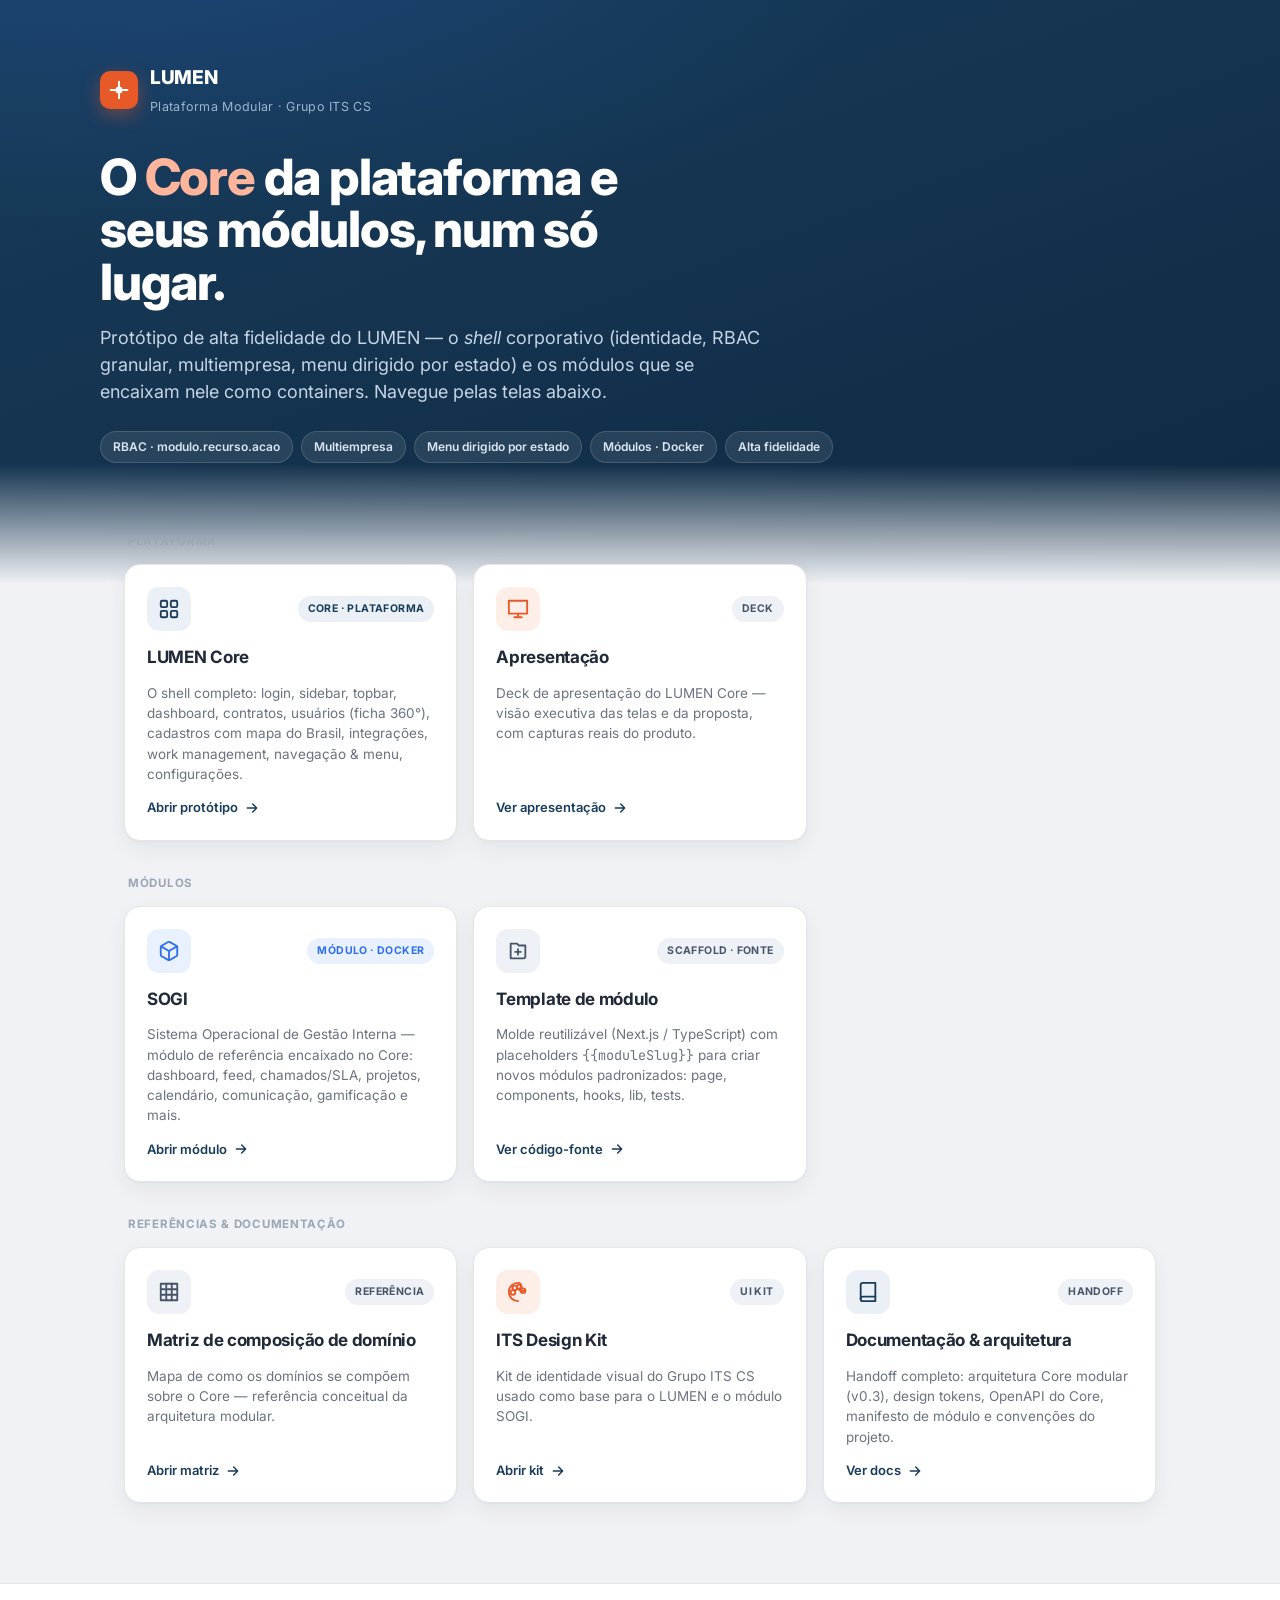
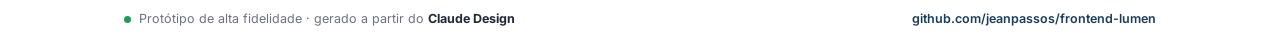
==== index.html @ 481942fb "LUMEN — plataforma modular (Core + módulos): protótipo de alta fidelidade Monorepo organizado a part" ====
<!DOCTYPE html>
<html lang="pt-BR">
<head>
<meta charset="utf-8">
<meta name="viewport" content="width=device-width, initial-scale=1">
<title>LUMEN · Plataforma Modular — Grupo ITS CS</title>
<meta name="description" content="LUMEN Core — plataforma corporativa modular (Core + módulos). Protótipo de alta fidelidade.">
<link rel="preconnect" href="https://fonts.googleapis.com">
<link rel="preconnect" href="https://fonts.gstatic.com" crossorigin>
<link href="https://fonts.googleapis.com/css2?family=Inter:wght@400;500;600;700;800&family=JetBrains+Mono:wght@400;500;600&display=swap" rel="stylesheet">
<style>
  :root{
    --navy:#183c5a; --navy-2:#0f2942; --orange:#E85928; --blue:#2f6fed;
    --bg:#f0f2f5; --card:#ffffff; --border:#e3e7ec; --border-2:#eef0f3;
    --strong:#1f2937; --text:#374151; --muted:#6b7280; --muted-2:#9aa6b4;
    --ok:#1f9d57; --ok-bg:#e6f6ed; --sh:0 1px 2px rgba(16,30,45,.04),0 8px 24px rgba(16,30,45,.06);
  }
  *{box-sizing:border-box}
  html,body{margin:0}
  body{background:var(--bg);color:var(--text);font-family:Inter,system-ui,sans-serif;-webkit-font-smoothing:antialiased;line-height:1.5}
  .mono{font-family:'JetBrains Mono',ui-monospace,monospace}
  a{color:inherit;text-decoration:none}

  /* HERO */
  .hero{background:radial-gradient(1200px 500px at 15% -10%,rgba(46,111,237,.18),transparent 60%),linear-gradient(160deg,var(--navy),var(--navy-2));color:#eaf1f8;padding:64px 24px 120px;position:relative;overflow:hidden}
  .hero::after{content:"";position:absolute;inset:auto 0 -1px 0;height:120px;background:linear-gradient(to bottom,transparent,var(--bg))}
  .wrap{max-width:1080px;margin:0 auto}
  .brand{display:flex;align-items:center;gap:12px;margin-bottom:34px}
  .logo{width:38px;height:38px;border-radius:10px;background:var(--orange);display:grid;place-items:center;box-shadow:0 6px 18px rgba(232,89,40,.4)}
  .logo svg{display:block}
  .brand b{font-weight:800;font-size:19px;letter-spacing:-.3px;color:#fff}
  .brand span{color:#9db4cc;font-size:12.5px;letter-spacing:.3px}
  .hero h1{font-size:clamp(30px,5vw,50px);line-height:1.05;letter-spacing:-1.2px;font-weight:800;color:#fff;margin:0 0 16px;max-width:16ch}
  .hero h1 em{font-style:normal;color:#ffb59b}
  .hero p{font-size:clamp(15px,2vw,18px);color:#c6d5e6;max-width:60ch;margin:0 0 26px}
  .chips{display:flex;flex-wrap:wrap;gap:8px}
  .chip{font-size:12px;font-weight:600;padding:6px 12px;border-radius:20px;background:rgba(255,255,255,.09);border:1px solid rgba(255,255,255,.14);color:#dbe6f2}

  /* GRID */
  .stage{max-width:1080px;margin:-84px auto 0;padding:0 24px 80px;position:relative;z-index:2}
  .sec-label{font-size:11.5px;font-weight:700;letter-spacing:.7px;text-transform:uppercase;color:var(--muted-2);margin:34px 4px 14px}
  .grid{display:grid;grid-template-columns:repeat(auto-fill,minmax(320px,1fr));gap:16px}
  .card{background:var(--card);border:1px solid var(--border);border-radius:16px;padding:22px;box-shadow:var(--sh);display:flex;flex-direction:column;gap:12px;transition:transform .18s ease,box-shadow .18s ease,border-color .18s ease}
  .card:hover{transform:translateY(-3px);box-shadow:0 2px 4px rgba(16,30,45,.05),0 18px 40px rgba(16,30,45,.12);border-color:#d3dbe4}
  .card .top{display:flex;align-items:center;justify-content:space-between;gap:10px}
  .ico{width:44px;height:44px;border-radius:12px;display:grid;place-items:center;flex:none}
  .ico.navy{background:#eaf0f6;color:var(--navy)}
  .ico.blue{background:#e9f1ff;color:var(--blue)}
  .ico.orange{background:#fdeee8;color:var(--orange)}
  .ico.slate{background:#eef1f5;color:#475569}
  .seal{font-size:10.5px;font-weight:700;letter-spacing:.4px;text-transform:uppercase;padding:5px 10px;border-radius:20px;white-space:nowrap}
  .seal.core{background:#eaf0f6;color:var(--navy)}
  .seal.mod{background:#e9f1ff;color:var(--blue)}
  .seal.ext{background:#fdf2e0;color:#b06a00}
  .seal.ref{background:#eef1f5;color:#475569}
  .card h3{margin:2px 0 0;font-size:17px;font-weight:700;letter-spacing:-.3px;color:var(--strong)}
  .card p{margin:0;font-size:13.5px;color:var(--muted);flex:1}
  .card .go{display:inline-flex;align-items:center;gap:6px;font-size:13px;font-weight:600;color:var(--navy);margin-top:2px}
  .card:hover .go{color:var(--orange)}
  .card .go svg{transition:transform .18s ease}
  .card:hover .go svg{transform:translateX(3px)}
  .card.disabled{opacity:1}
  .card.disabled .go{color:var(--muted-2)}

  /* FOOTER */
  footer{border-top:1px solid var(--border);background:#fff}
  .foot{max-width:1080px;margin:0 auto;padding:26px 24px;display:flex;flex-wrap:wrap;gap:14px;align-items:center;justify-content:space-between;font-size:12.5px;color:var(--muted)}
  .foot a{color:var(--navy);font-weight:600}
  .dot{width:7px;height:7px;border-radius:50%;background:var(--ok);display:inline-block;box-shadow:0 0 0 0 rgba(31,157,87,.5);animation:pulse 2s infinite}
  @keyframes pulse{0%{box-shadow:0 0 0 0 rgba(31,157,87,.5)}70%{box-shadow:0 0 0 7px rgba(31,157,87,0)}100%{box-shadow:0 0 0 0 rgba(31,157,87,0)}}
  @media(max-width:520px){.hero{padding:44px 20px 110px}.stage{padding:0 16px 60px}}
</style>
</head>
<body>
  <header class="hero">
    <div class="wrap">
      <div class="brand">
        <div class="logo"><svg width="20" height="20" viewBox="0 0 24 24" fill="none"><path d="M12 2v20M2 12h20" stroke="#fff" stroke-width="2.4" stroke-linecap="round"/><circle cx="12" cy="12" r="4.2" fill="#fff"/></svg></div>
        <div>
          <b>LUMEN</b><br>
          <span>Plataforma Modular · Grupo ITS CS</span>
        </div>
      </div>
      <h1>O <em>Core</em> da plataforma e seus módulos, num só lugar.</h1>
      <p>Protótipo de alta fidelidade do LUMEN — o <em>shell</em> corporativo (identidade, RBAC granular, multiempresa, menu dirigido por estado) e os módulos que se encaixam nele como containers. Navegue pelas telas abaixo.</p>
      <div class="chips">
        <span class="chip">RBAC · modulo.recurso.acao</span>
        <span class="chip">Multiempresa</span>
        <span class="chip">Menu dirigido por estado</span>
        <span class="chip">Módulos · Docker</span>
        <span class="chip">Alta fidelidade</span>
      </div>
    </div>
  </header>

  <main class="stage">
    <div class="sec-label">Plataforma</div>
    <div class="grid">
      <a class="card" href="core/">
        <div class="top">
          <div class="ico navy"><svg width="22" height="22" viewBox="0 0 24 24" fill="none" stroke="currentColor" stroke-width="2" stroke-linecap="round" stroke-linejoin="round"><rect x="3" y="3" width="7" height="7" rx="1.5"/><rect x="14" y="3" width="7" height="7" rx="1.5"/><rect x="3" y="14" width="7" height="7" rx="1.5"/><rect x="14" y="14" width="7" height="7" rx="1.5"/></svg></div>
          <span class="seal core">Core · plataforma</span>
        </div>
        <h3>LUMEN Core</h3>
        <p>O shell completo: login, sidebar, topbar, dashboard, contratos, usuários (ficha 360°), cadastros com mapa do Brasil, integrações, work management, navegação & menu, configurações.</p>
        <span class="go">Abrir protótipo <svg width="16" height="16" viewBox="0 0 24 24" fill="none" stroke="currentColor" stroke-width="2.2" stroke-linecap="round" stroke-linejoin="round"><path d="M5 12h14M13 6l6 6-6 6"/></svg></span>
      </a>

      <a class="card" href="core/apresentacao.html">
        <div class="top">
          <div class="ico orange"><svg width="22" height="22" viewBox="0 0 24 24" fill="none" stroke="currentColor" stroke-width="2" stroke-linecap="round" stroke-linejoin="round"><path d="M2 3h20v14H2z"/><path d="M12 17v4M8 21h8"/></svg></div>
          <span class="seal ref">Deck</span>
        </div>
        <h3>Apresentação</h3>
        <p>Deck de apresentação do LUMEN Core — visão executiva das telas e da proposta, com capturas reais do produto.</p>
        <span class="go">Ver apresentação <svg width="16" height="16" viewBox="0 0 24 24" fill="none" stroke="currentColor" stroke-width="2.2" stroke-linecap="round" stroke-linejoin="round"><path d="M5 12h14M13 6l6 6-6 6"/></svg></span>
      </a>
    </div>

    <div class="sec-label">Módulos</div>
    <div class="grid">
      <a class="card" href="modules/sogi/">
        <div class="top">
          <div class="ico blue"><svg width="22" height="22" viewBox="0 0 24 24" fill="none" stroke="currentColor" stroke-width="2" stroke-linecap="round" stroke-linejoin="round"><path d="M21 16V8a2 2 0 0 0-1-1.73l-7-4a2 2 0 0 0-2 0l-7 4A2 2 0 0 0 3 8v8a2 2 0 0 0 1 1.73l7 4a2 2 0 0 0 2 0l7-4A2 2 0 0 0 21 16z"/><path d="M3.3 7 12 12l8.7-5M12 22V12"/></svg></div>
          <span class="seal mod">Módulo · Docker</span>
        </div>
        <h3>SOGI</h3>
        <p>Sistema Operacional de Gestão Interna — módulo de referência encaixado no Core: dashboard, feed, chamados/SLA, projetos, calendário, comunicação, gamificação e mais.</p>
        <span class="go">Abrir módulo <svg width="16" height="16" viewBox="0 0 24 24" fill="none" stroke="currentColor" stroke-width="2.2" stroke-linecap="round" stroke-linejoin="round"><path d="M5 12h14M13 6l6 6-6 6"/></svg></span>
      </a>

      <a class="card" href="https://github.com/jeanpassos/frontend-lumen/tree/main/modules/_template/frontend-module">
        <div class="top">
          <div class="ico slate"><svg width="22" height="22" viewBox="0 0 24 24" fill="none" stroke="currentColor" stroke-width="2" stroke-linecap="round" stroke-linejoin="round"><path d="M4 4h7l2 2h7v12a2 2 0 0 1-2 2H4z"/><path d="M9 13h6M12 10v6"/></svg></div>
          <span class="seal ref">Scaffold · fonte</span>
        </div>
        <h3>Template de módulo</h3>
        <p>Molde reutilizável (Next.js / TypeScript) com placeholders <span class="mono">{{moduleSlug}}</span> para criar novos módulos padronizados: page, components, hooks, lib, tests.</p>
        <span class="go">Ver código-fonte <svg width="16" height="16" viewBox="0 0 24 24" fill="none" stroke="currentColor" stroke-width="2.2" stroke-linecap="round" stroke-linejoin="round"><path d="M5 12h14M13 6l6 6-6 6"/></svg></span>
      </a>
    </div>

    <div class="sec-label">Referências &amp; documentação</div>
    <div class="grid">
      <a class="card" href="extras/matriz-composicao-dominio.html">
        <div class="top">
          <div class="ico slate"><svg width="22" height="22" viewBox="0 0 24 24" fill="none" stroke="currentColor" stroke-width="2" stroke-linecap="round" stroke-linejoin="round"><path d="M3 3h18v18H3z"/><path d="M3 9h18M3 15h18M9 3v18M15 3v18"/></svg></div>
          <span class="seal ref">Referência</span>
        </div>
        <h3>Matriz de composição de domínio</h3>
        <p>Mapa de como os domínios se compõem sobre o Core — referência conceitual da arquitetura modular.</p>
        <span class="go">Abrir matriz <svg width="16" height="16" viewBox="0 0 24 24" fill="none" stroke="currentColor" stroke-width="2.2" stroke-linecap="round" stroke-linejoin="round"><path d="M5 12h14M13 6l6 6-6 6"/></svg></span>
      </a>

      <a class="card" href="extras/its-design-kit.html">
        <div class="top">
          <div class="ico orange"><svg width="22" height="22" viewBox="0 0 24 24" fill="none" stroke="currentColor" stroke-width="2" stroke-linecap="round" stroke-linejoin="round"><circle cx="13.5" cy="6.5" r="2.5"/><circle cx="17.5" cy="10.5" r="2.5"/><circle cx="8.5" cy="7.5" r="2.5"/><circle cx="6.5" cy="12.5" r="2.5"/><path d="M12 22a10 10 0 1 1 0-20c4 0 4 4 2 6s2 4 6 2"/></svg></div>
          <span class="seal ref">UI Kit</span>
        </div>
        <h3>ITS Design Kit</h3>
        <p>Kit de identidade visual do Grupo ITS CS usado como base para o LUMEN e o módulo SOGI.</p>
        <span class="go">Abrir kit <svg width="16" height="16" viewBox="0 0 24 24" fill="none" stroke="currentColor" stroke-width="2.2" stroke-linecap="round" stroke-linejoin="round"><path d="M5 12h14M13 6l6 6-6 6"/></svg></span>
      </a>

      <a class="card" href="https://github.com/jeanpassos/frontend-lumen/tree/main/docs">
        <div class="top">
          <div class="ico navy"><svg width="22" height="22" viewBox="0 0 24 24" fill="none" stroke="currentColor" stroke-width="2" stroke-linecap="round" stroke-linejoin="round"><path d="M4 19.5A2.5 2.5 0 0 1 6.5 17H20"/><path d="M6.5 2H20v20H6.5A2.5 2.5 0 0 1 4 19.5v-15A2.5 2.5 0 0 1 6.5 2z"/></svg></div>
          <span class="seal ref">Handoff</span>
        </div>
        <h3>Documentação &amp; arquitetura</h3>
        <p>Handoff completo: arquitetura Core modular (v0.3), design tokens, OpenAPI do Core, manifesto de módulo e convenções do projeto.</p>
        <span class="go">Ver docs <svg width="16" height="16" viewBox="0 0 24 24" fill="none" stroke="currentColor" stroke-width="2.2" stroke-linecap="round" stroke-linejoin="round"><path d="M5 12h14M13 6l6 6-6 6"/></svg></span>
      </a>
    </div>
  </main>

  <footer>
    <div class="foot">
      <div><span class="dot"></span>&nbsp; Protótipo de alta fidelidade · gerado a partir do <b style="color:var(--strong)">Claude Design</b></div>
      <div><a href="https://github.com/jeanpassos/frontend-lumen">github.com/jeanpassos/frontend-lumen</a></div>
    </div>
  </footer>
</body>
</html>
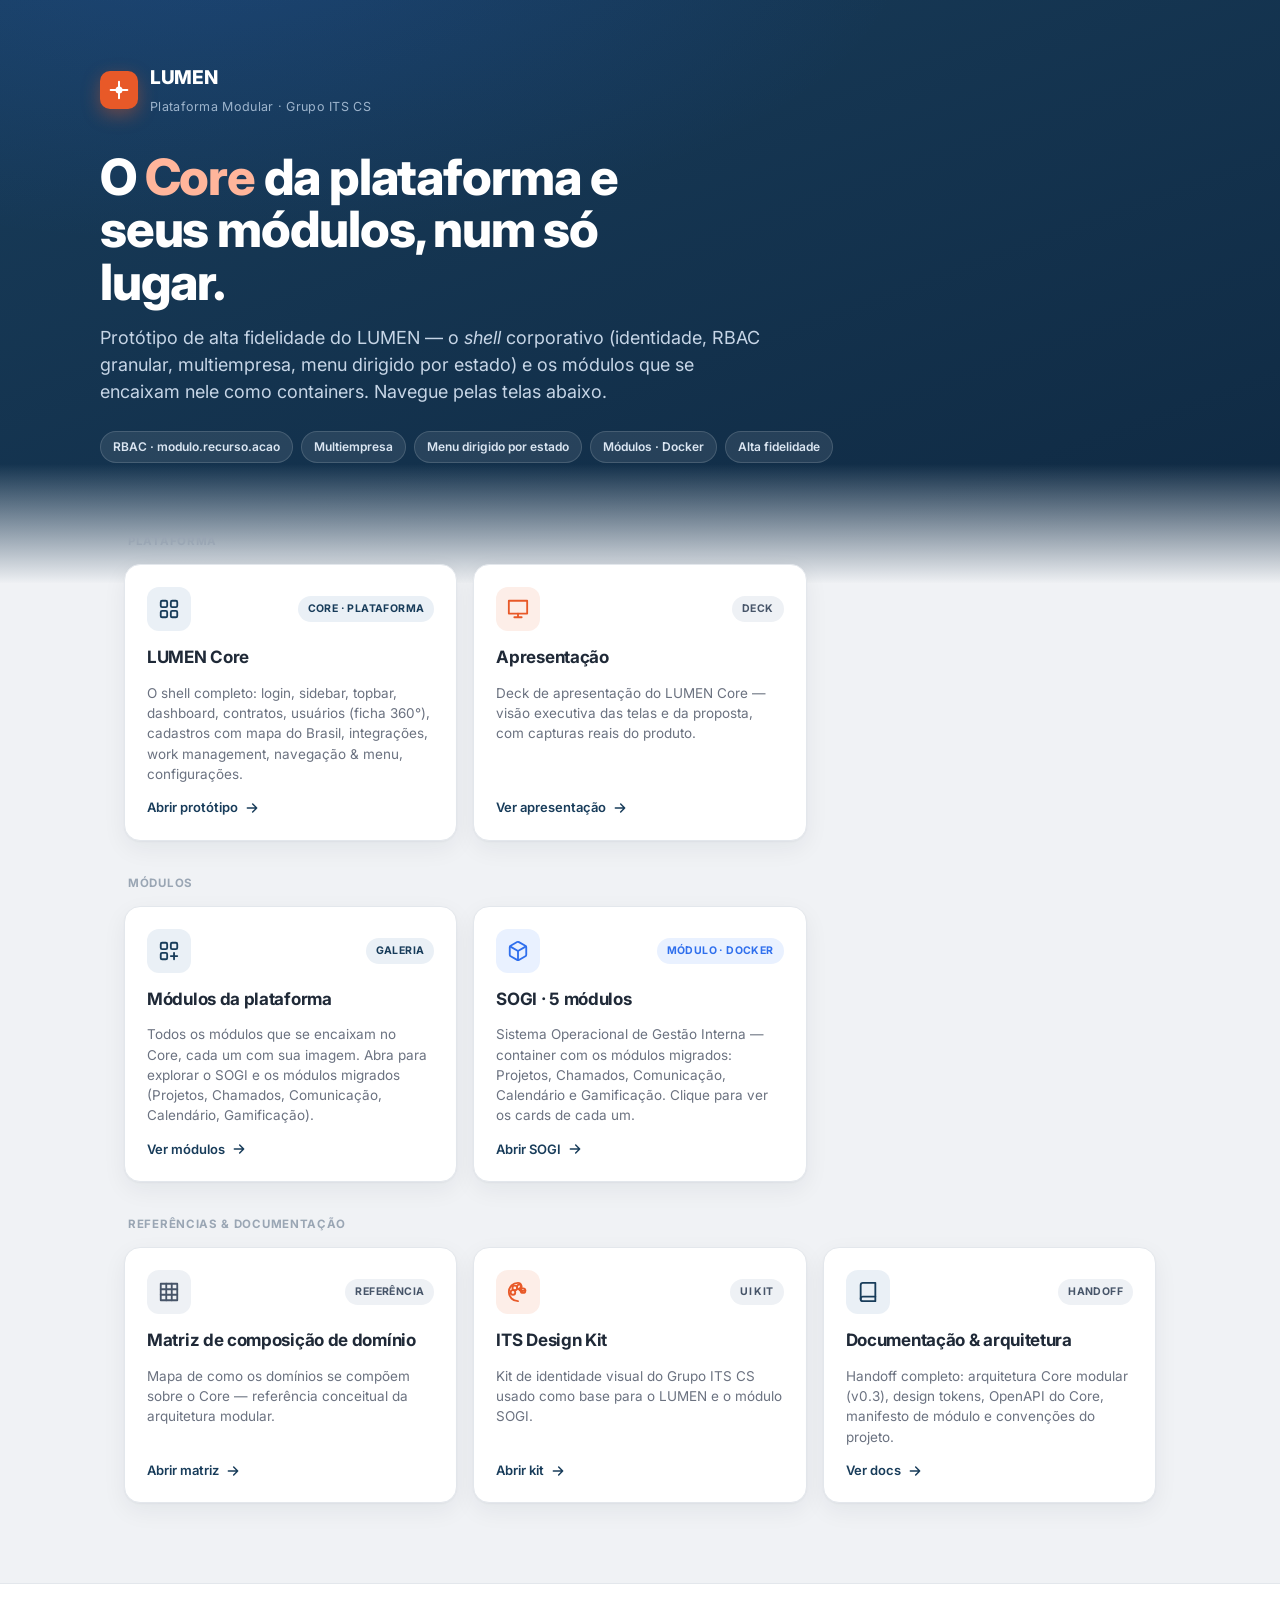
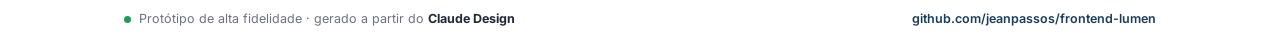
==== commit 001b2fdb: "Adiciona página de Módulos + galeria dos módulos migrados do SOGI - modulos/index.html: galeria de m" ====
--- a/index.html
+++ b/index.html
@@ -119,24 +119,24 @@
 
     <div class="sec-label">Módulos</div>
     <div class="grid">
-      <a class="card" href="modules/sogi/">
+      <a class="card" href="modulos/">
+        <div class="top">
+          <div class="ico navy"><svg width="22" height="22" viewBox="0 0 24 24" fill="none" stroke="currentColor" stroke-width="2" stroke-linecap="round" stroke-linejoin="round"><rect x="3" y="3" width="7" height="7" rx="1.5"/><rect x="14" y="3" width="7" height="7" rx="1.5"/><rect x="3" y="14" width="7" height="7" rx="1.5"/><path d="M14 17.5h7M17.5 14v7"/></svg></div>
+          <span class="seal core">Galeria</span>
+        </div>
+        <h3>Módulos da plataforma</h3>
+        <p>Todos os módulos que se encaixam no Core, cada um com sua imagem. Abra para explorar o SOGI e os módulos migrados (Projetos, Chamados, Comunicação, Calendário, Gamificação).</p>
+        <span class="go">Ver módulos <svg width="16" height="16" viewBox="0 0 24 24" fill="none" stroke="currentColor" stroke-width="2.2" stroke-linecap="round" stroke-linejoin="round"><path d="M5 12h14M13 6l6 6-6 6"/></svg></span>
+      </a>
+
+      <a class="card" href="modulos/sogi.html">
         <div class="top">
           <div class="ico blue"><svg width="22" height="22" viewBox="0 0 24 24" fill="none" stroke="currentColor" stroke-width="2" stroke-linecap="round" stroke-linejoin="round"><path d="M21 16V8a2 2 0 0 0-1-1.73l-7-4a2 2 0 0 0-2 0l-7 4A2 2 0 0 0 3 8v8a2 2 0 0 0 1 1.73l7 4a2 2 0 0 0 2 0l7-4A2 2 0 0 0 21 16z"/><path d="M3.3 7 12 12l8.7-5M12 22V12"/></svg></div>
           <span class="seal mod">Módulo · Docker</span>
         </div>
-        <h3>SOGI</h3>
-        <p>Sistema Operacional de Gestão Interna — módulo de referência encaixado no Core: dashboard, feed, chamados/SLA, projetos, calendário, comunicação, gamificação e mais.</p>
-        <span class="go">Abrir módulo <svg width="16" height="16" viewBox="0 0 24 24" fill="none" stroke="currentColor" stroke-width="2.2" stroke-linecap="round" stroke-linejoin="round"><path d="M5 12h14M13 6l6 6-6 6"/></svg></span>
-      </a>
-
-      <a class="card" href="https://github.com/jeanpassos/frontend-lumen/tree/main/modules/_template/frontend-module">
-        <div class="top">
-          <div class="ico slate"><svg width="22" height="22" viewBox="0 0 24 24" fill="none" stroke="currentColor" stroke-width="2" stroke-linecap="round" stroke-linejoin="round"><path d="M4 4h7l2 2h7v12a2 2 0 0 1-2 2H4z"/><path d="M9 13h6M12 10v6"/></svg></div>
-          <span class="seal ref">Scaffold · fonte</span>
-        </div>
-        <h3>Template de módulo</h3>
-        <p>Molde reutilizável (Next.js / TypeScript) com placeholders <span class="mono">{{moduleSlug}}</span> para criar novos módulos padronizados: page, components, hooks, lib, tests.</p>
-        <span class="go">Ver código-fonte <svg width="16" height="16" viewBox="0 0 24 24" fill="none" stroke="currentColor" stroke-width="2.2" stroke-linecap="round" stroke-linejoin="round"><path d="M5 12h14M13 6l6 6-6 6"/></svg></span>
+        <h3>SOGI · 5 módulos</h3>
+        <p>Sistema Operacional de Gestão Interna — container com os módulos migrados: Projetos, Chamados, Comunicação, Calendário e Gamificação. Clique para ver os cards de cada um.</p>
+        <span class="go">Abrir SOGI <svg width="16" height="16" viewBox="0 0 24 24" fill="none" stroke="currentColor" stroke-width="2.2" stroke-linecap="round" stroke-linejoin="round"><path d="M5 12h14M13 6l6 6-6 6"/></svg></span>
       </a>
     </div>
 
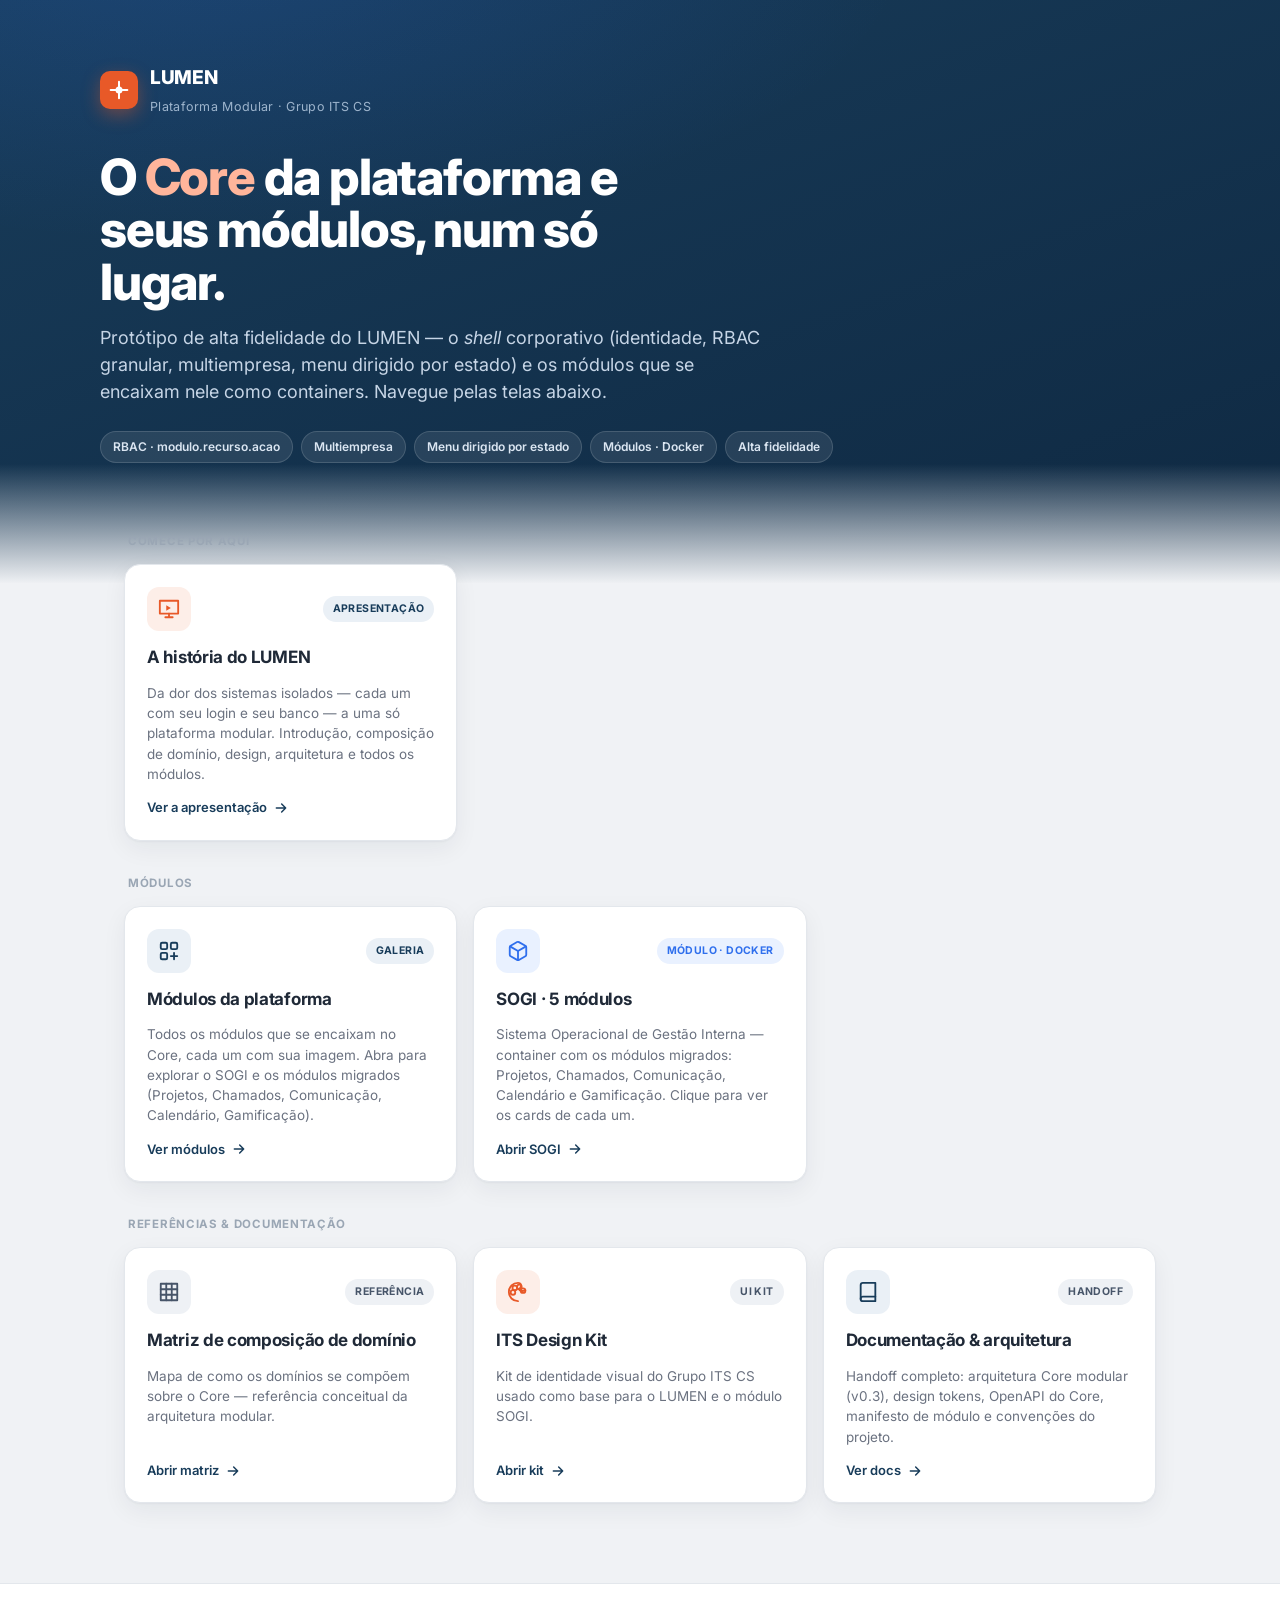
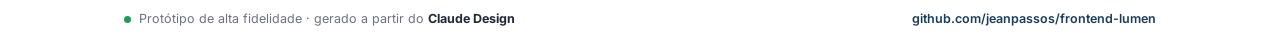
==== commit 4833bf0a: "Apresentação narrativa (dor -> plataforma) + remove card LUMEN Core - apresentacao/index.html: pitch" ====
--- a/index.html
+++ b/index.html
@@ -94,26 +94,16 @@
   </header>
 
   <main class="stage">
-    <div class="sec-label">Plataforma</div>
+    <div class="sec-label">Comece por aqui</div>
     <div class="grid">
-      <a class="card" href="core/">
+      <a class="card" href="apresentacao/">
         <div class="top">
-          <div class="ico navy"><svg width="22" height="22" viewBox="0 0 24 24" fill="none" stroke="currentColor" stroke-width="2" stroke-linecap="round" stroke-linejoin="round"><rect x="3" y="3" width="7" height="7" rx="1.5"/><rect x="14" y="3" width="7" height="7" rx="1.5"/><rect x="3" y="14" width="7" height="7" rx="1.5"/><rect x="14" y="14" width="7" height="7" rx="1.5"/></svg></div>
-          <span class="seal core">Core · plataforma</span>
+          <div class="ico orange"><svg width="22" height="22" viewBox="0 0 24 24" fill="none" stroke="currentColor" stroke-width="2" stroke-linecap="round" stroke-linejoin="round"><path d="M2 3h20v14H2z"/><path d="M12 17v4M8 21h8"/><path d="M9 8l5 3-5 3V8z" fill="currentColor" stroke="none"/></svg></div>
+          <span class="seal core">Apresentação</span>
         </div>
-        <h3>LUMEN Core</h3>
-        <p>O shell completo: login, sidebar, topbar, dashboard, contratos, usuários (ficha 360°), cadastros com mapa do Brasil, integrações, work management, navegação & menu, configurações.</p>
-        <span class="go">Abrir protótipo <svg width="16" height="16" viewBox="0 0 24 24" fill="none" stroke="currentColor" stroke-width="2.2" stroke-linecap="round" stroke-linejoin="round"><path d="M5 12h14M13 6l6 6-6 6"/></svg></span>
-      </a>
-
-      <a class="card" href="core/apresentacao.html">
-        <div class="top">
-          <div class="ico orange"><svg width="22" height="22" viewBox="0 0 24 24" fill="none" stroke="currentColor" stroke-width="2" stroke-linecap="round" stroke-linejoin="round"><path d="M2 3h20v14H2z"/><path d="M12 17v4M8 21h8"/></svg></div>
-          <span class="seal ref">Deck</span>
-        </div>
-        <h3>Apresentação</h3>
-        <p>Deck de apresentação do LUMEN Core — visão executiva das telas e da proposta, com capturas reais do produto.</p>
-        <span class="go">Ver apresentação <svg width="16" height="16" viewBox="0 0 24 24" fill="none" stroke="currentColor" stroke-width="2.2" stroke-linecap="round" stroke-linejoin="round"><path d="M5 12h14M13 6l6 6-6 6"/></svg></span>
+        <h3>A história do LUMEN</h3>
+        <p>Da dor dos sistemas isolados — cada um com seu login e seu banco — a uma só plataforma modular. Introdução, composição de domínio, design, arquitetura e todos os módulos.</p>
+        <span class="go">Ver a apresentação <svg width="16" height="16" viewBox="0 0 24 24" fill="none" stroke="currentColor" stroke-width="2.2" stroke-linecap="round" stroke-linejoin="round"><path d="M5 12h14M13 6l6 6-6 6"/></svg></span>
       </a>
     </div>
 
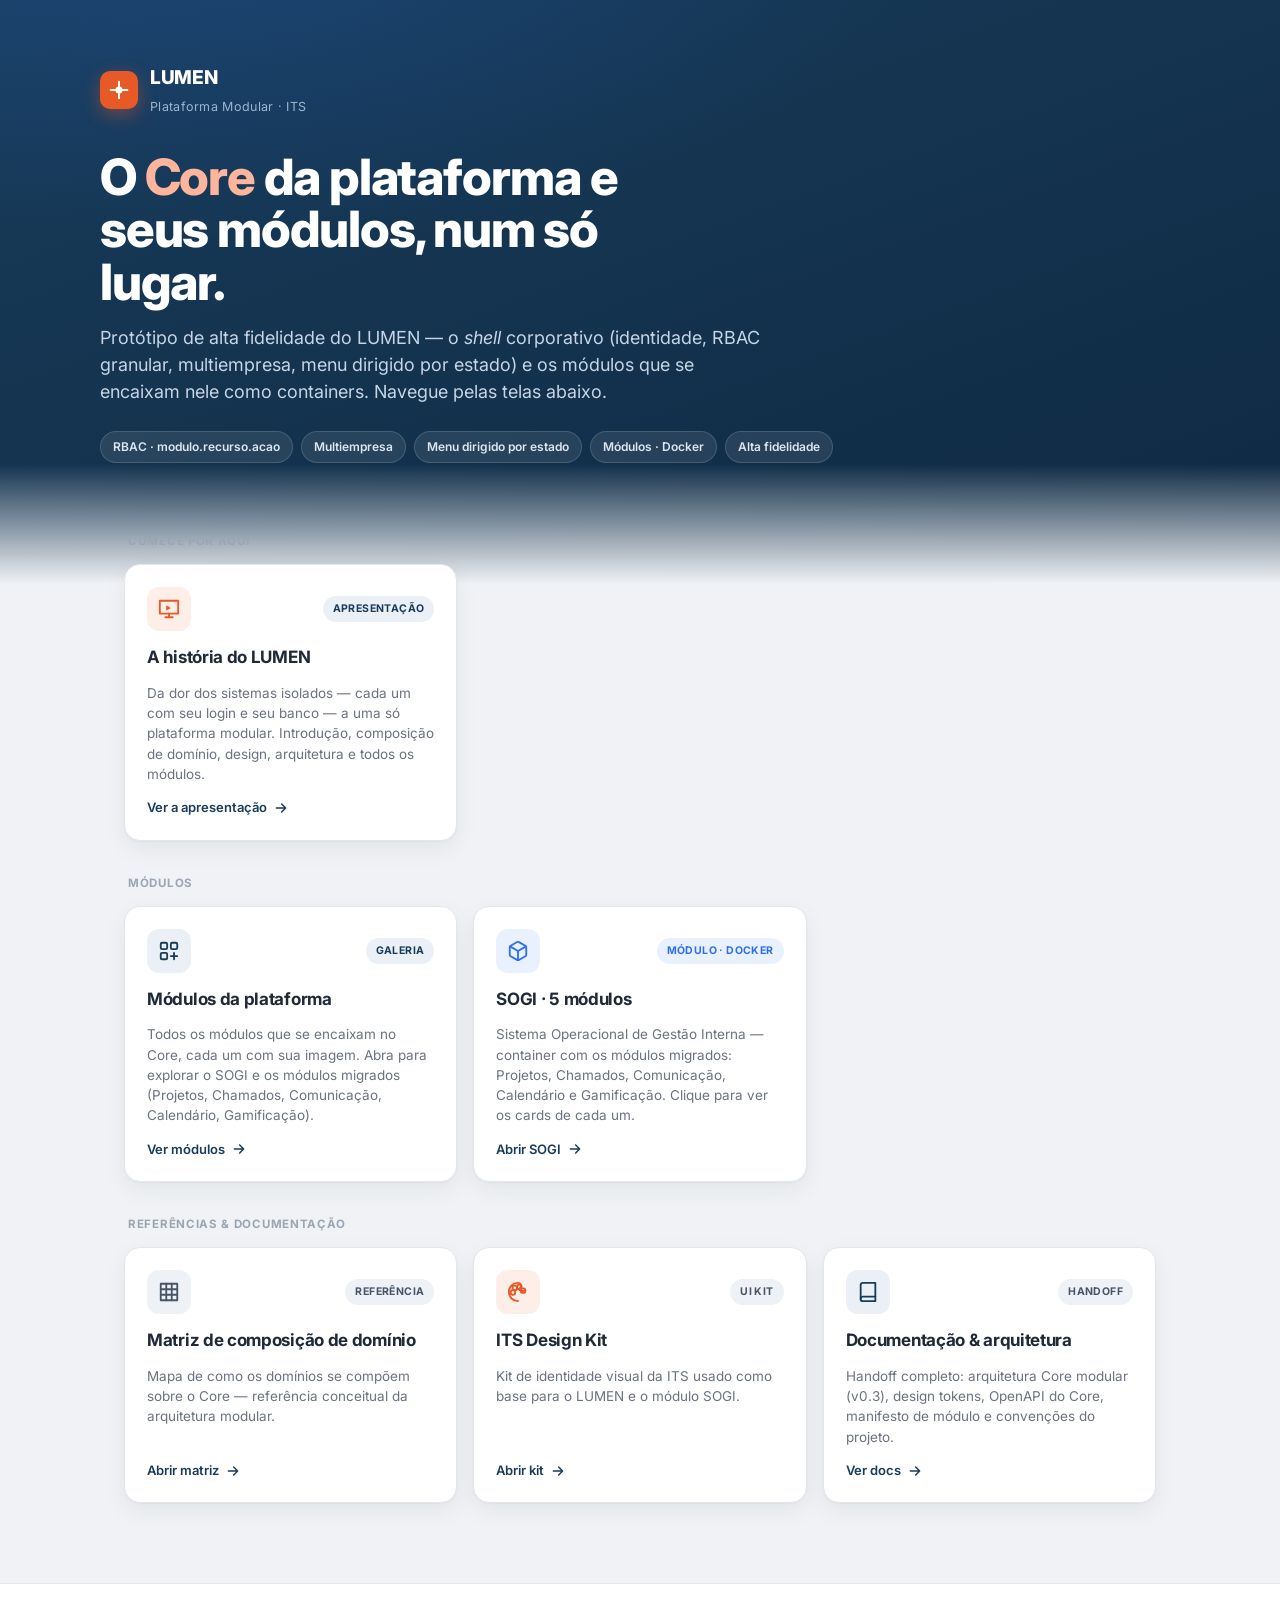
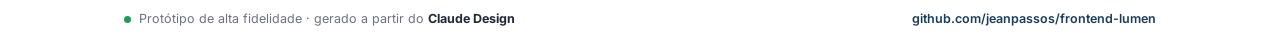
==== commit 6bf1a751: "Marca: "Grupo ITS CS" -> "ITS" na landing, apresentação e módulos Co-Authored-By: Claude Opus 4.8 <n" ====
--- a/index.html
+++ b/index.html
@@ -3,7 +3,7 @@
 <head>
 <meta charset="utf-8">
 <meta name="viewport" content="width=device-width, initial-scale=1">
-<title>LUMEN · Plataforma Modular — Grupo ITS CS</title>
+<title>LUMEN · Plataforma Modular — ITS</title>
 <meta name="description" content="LUMEN Core — plataforma corporativa modular (Core + módulos). Protótipo de alta fidelidade.">
 <link rel="preconnect" href="https://fonts.googleapis.com">
 <link rel="preconnect" href="https://fonts.gstatic.com" crossorigin>
@@ -78,7 +78,7 @@
         <div class="logo"><svg width="20" height="20" viewBox="0 0 24 24" fill="none"><path d="M12 2v20M2 12h20" stroke="#fff" stroke-width="2.4" stroke-linecap="round"/><circle cx="12" cy="12" r="4.2" fill="#fff"/></svg></div>
         <div>
           <b>LUMEN</b><br>
-          <span>Plataforma Modular · Grupo ITS CS</span>
+          <span>Plataforma Modular · ITS</span>
         </div>
       </div>
       <h1>O <em>Core</em> da plataforma e seus módulos, num só lugar.</h1>
@@ -148,7 +148,7 @@
           <span class="seal ref">UI Kit</span>
         </div>
         <h3>ITS Design Kit</h3>
-        <p>Kit de identidade visual do Grupo ITS CS usado como base para o LUMEN e o módulo SOGI.</p>
+        <p>Kit de identidade visual da ITS usado como base para o LUMEN e o módulo SOGI.</p>
         <span class="go">Abrir kit <svg width="16" height="16" viewBox="0 0 24 24" fill="none" stroke="currentColor" stroke-width="2.2" stroke-linecap="round" stroke-linejoin="round"><path d="M5 12h14M13 6l6 6-6 6"/></svg></span>
       </a>
 
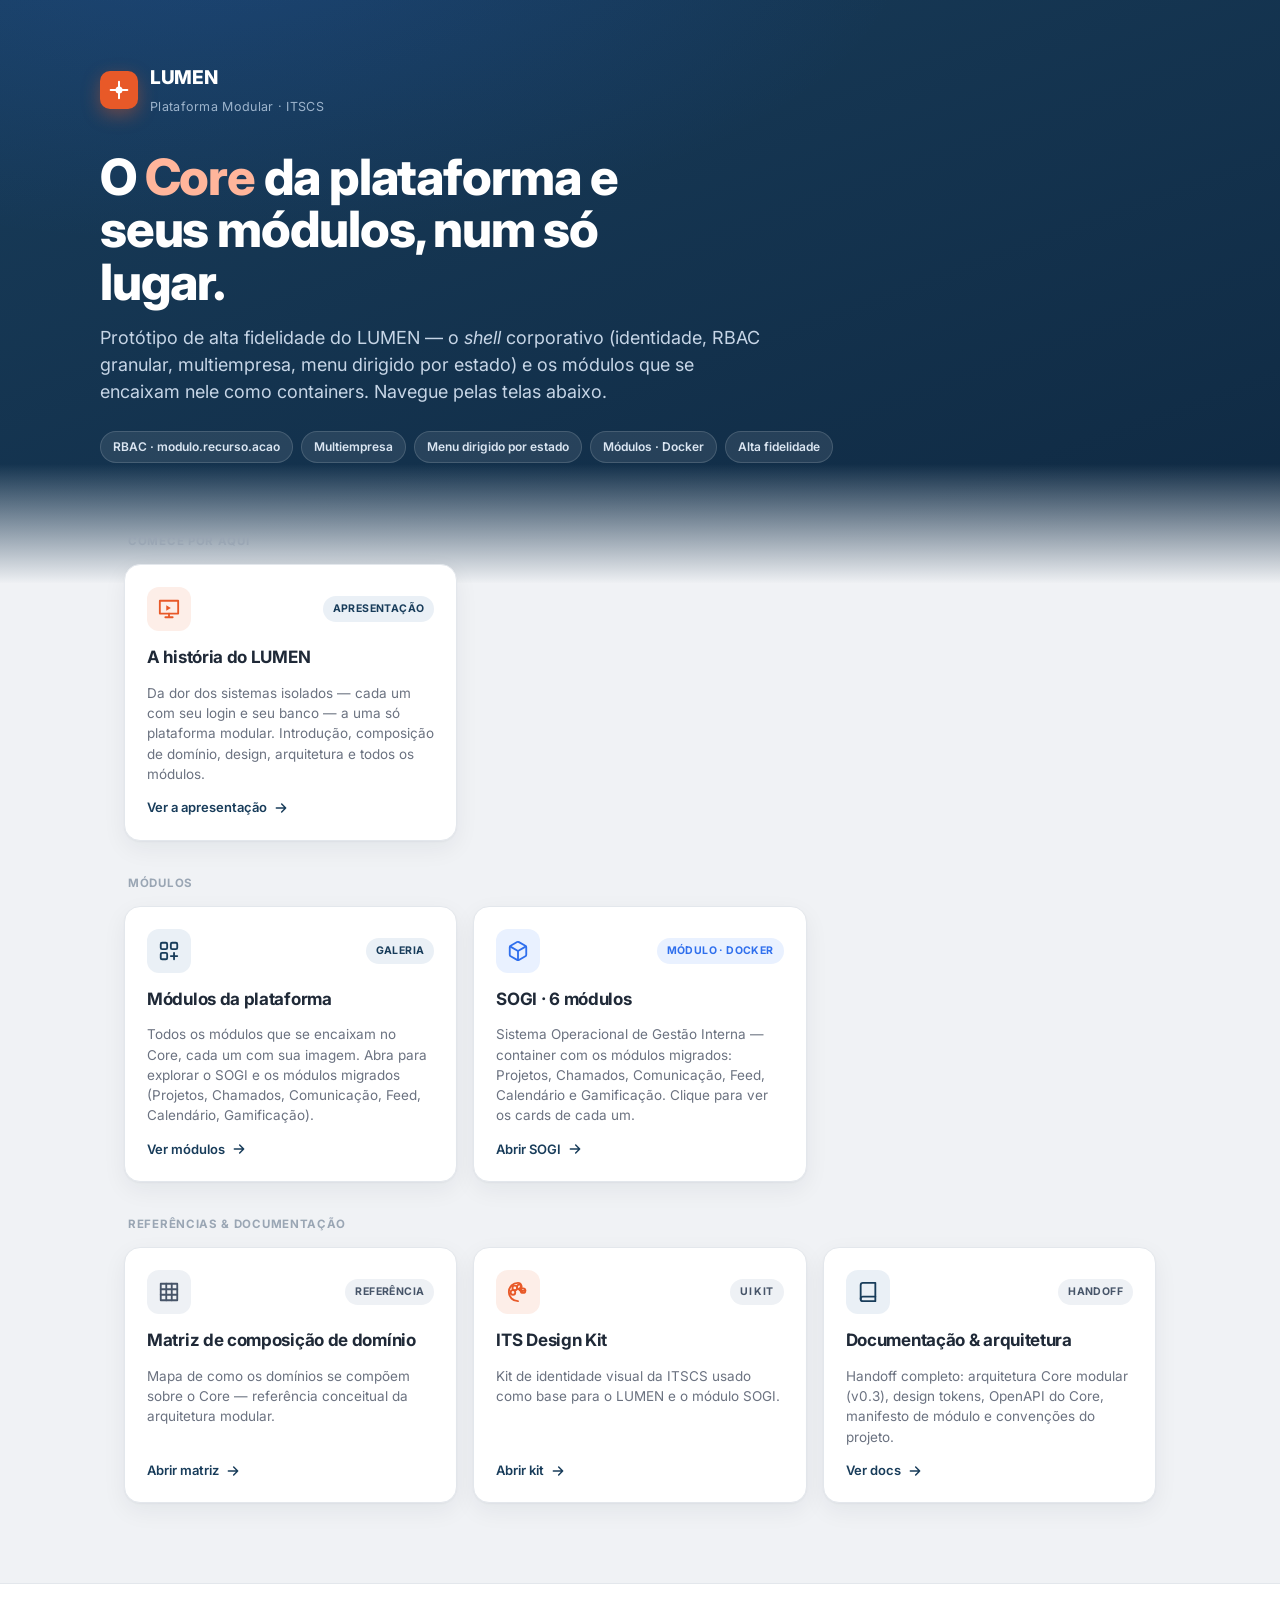
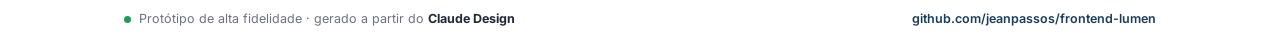
==== commit 25ae83bf: "Marca ITS->ITSCS + adiciona módulo Feed (reutilizado do SOGI) - Marca da empresa: "ITS" -> "ITSCS" n" ====
--- a/index.html
+++ b/index.html
@@ -3,7 +3,7 @@
 <head>
 <meta charset="utf-8">
 <meta name="viewport" content="width=device-width, initial-scale=1">
-<title>LUMEN · Plataforma Modular — ITS</title>
+<title>LUMEN · Plataforma Modular — ITSCS</title>
 <meta name="description" content="LUMEN Core — plataforma corporativa modular (Core + módulos). Protótipo de alta fidelidade.">
 <link rel="preconnect" href="https://fonts.googleapis.com">
 <link rel="preconnect" href="https://fonts.gstatic.com" crossorigin>
@@ -78,7 +78,7 @@
         <div class="logo"><svg width="20" height="20" viewBox="0 0 24 24" fill="none"><path d="M12 2v20M2 12h20" stroke="#fff" stroke-width="2.4" stroke-linecap="round"/><circle cx="12" cy="12" r="4.2" fill="#fff"/></svg></div>
         <div>
           <b>LUMEN</b><br>
-          <span>Plataforma Modular · ITS</span>
+          <span>Plataforma Modular · ITSCS</span>
         </div>
       </div>
       <h1>O <em>Core</em> da plataforma e seus módulos, num só lugar.</h1>
@@ -115,7 +115,7 @@
           <span class="seal core">Galeria</span>
         </div>
         <h3>Módulos da plataforma</h3>
-        <p>Todos os módulos que se encaixam no Core, cada um com sua imagem. Abra para explorar o SOGI e os módulos migrados (Projetos, Chamados, Comunicação, Calendário, Gamificação).</p>
+        <p>Todos os módulos que se encaixam no Core, cada um com sua imagem. Abra para explorar o SOGI e os módulos migrados (Projetos, Chamados, Comunicação, Feed, Calendário, Gamificação).</p>
         <span class="go">Ver módulos <svg width="16" height="16" viewBox="0 0 24 24" fill="none" stroke="currentColor" stroke-width="2.2" stroke-linecap="round" stroke-linejoin="round"><path d="M5 12h14M13 6l6 6-6 6"/></svg></span>
       </a>
 
@@ -124,8 +124,8 @@
           <div class="ico blue"><svg width="22" height="22" viewBox="0 0 24 24" fill="none" stroke="currentColor" stroke-width="2" stroke-linecap="round" stroke-linejoin="round"><path d="M21 16V8a2 2 0 0 0-1-1.73l-7-4a2 2 0 0 0-2 0l-7 4A2 2 0 0 0 3 8v8a2 2 0 0 0 1 1.73l7 4a2 2 0 0 0 2 0l7-4A2 2 0 0 0 21 16z"/><path d="M3.3 7 12 12l8.7-5M12 22V12"/></svg></div>
           <span class="seal mod">Módulo · Docker</span>
         </div>
-        <h3>SOGI · 5 módulos</h3>
-        <p>Sistema Operacional de Gestão Interna — container com os módulos migrados: Projetos, Chamados, Comunicação, Calendário e Gamificação. Clique para ver os cards de cada um.</p>
+        <h3>SOGI · 6 módulos</h3>
+        <p>Sistema Operacional de Gestão Interna — container com os módulos migrados: Projetos, Chamados, Comunicação, Feed, Calendário e Gamificação. Clique para ver os cards de cada um.</p>
         <span class="go">Abrir SOGI <svg width="16" height="16" viewBox="0 0 24 24" fill="none" stroke="currentColor" stroke-width="2.2" stroke-linecap="round" stroke-linejoin="round"><path d="M5 12h14M13 6l6 6-6 6"/></svg></span>
       </a>
     </div>
@@ -148,7 +148,7 @@
           <span class="seal ref">UI Kit</span>
         </div>
         <h3>ITS Design Kit</h3>
-        <p>Kit de identidade visual da ITS usado como base para o LUMEN e o módulo SOGI.</p>
+        <p>Kit de identidade visual da ITSCS usado como base para o LUMEN e o módulo SOGI.</p>
         <span class="go">Abrir kit <svg width="16" height="16" viewBox="0 0 24 24" fill="none" stroke="currentColor" stroke-width="2.2" stroke-linecap="round" stroke-linejoin="round"><path d="M5 12h14M13 6l6 6-6 6"/></svg></span>
       </a>
 
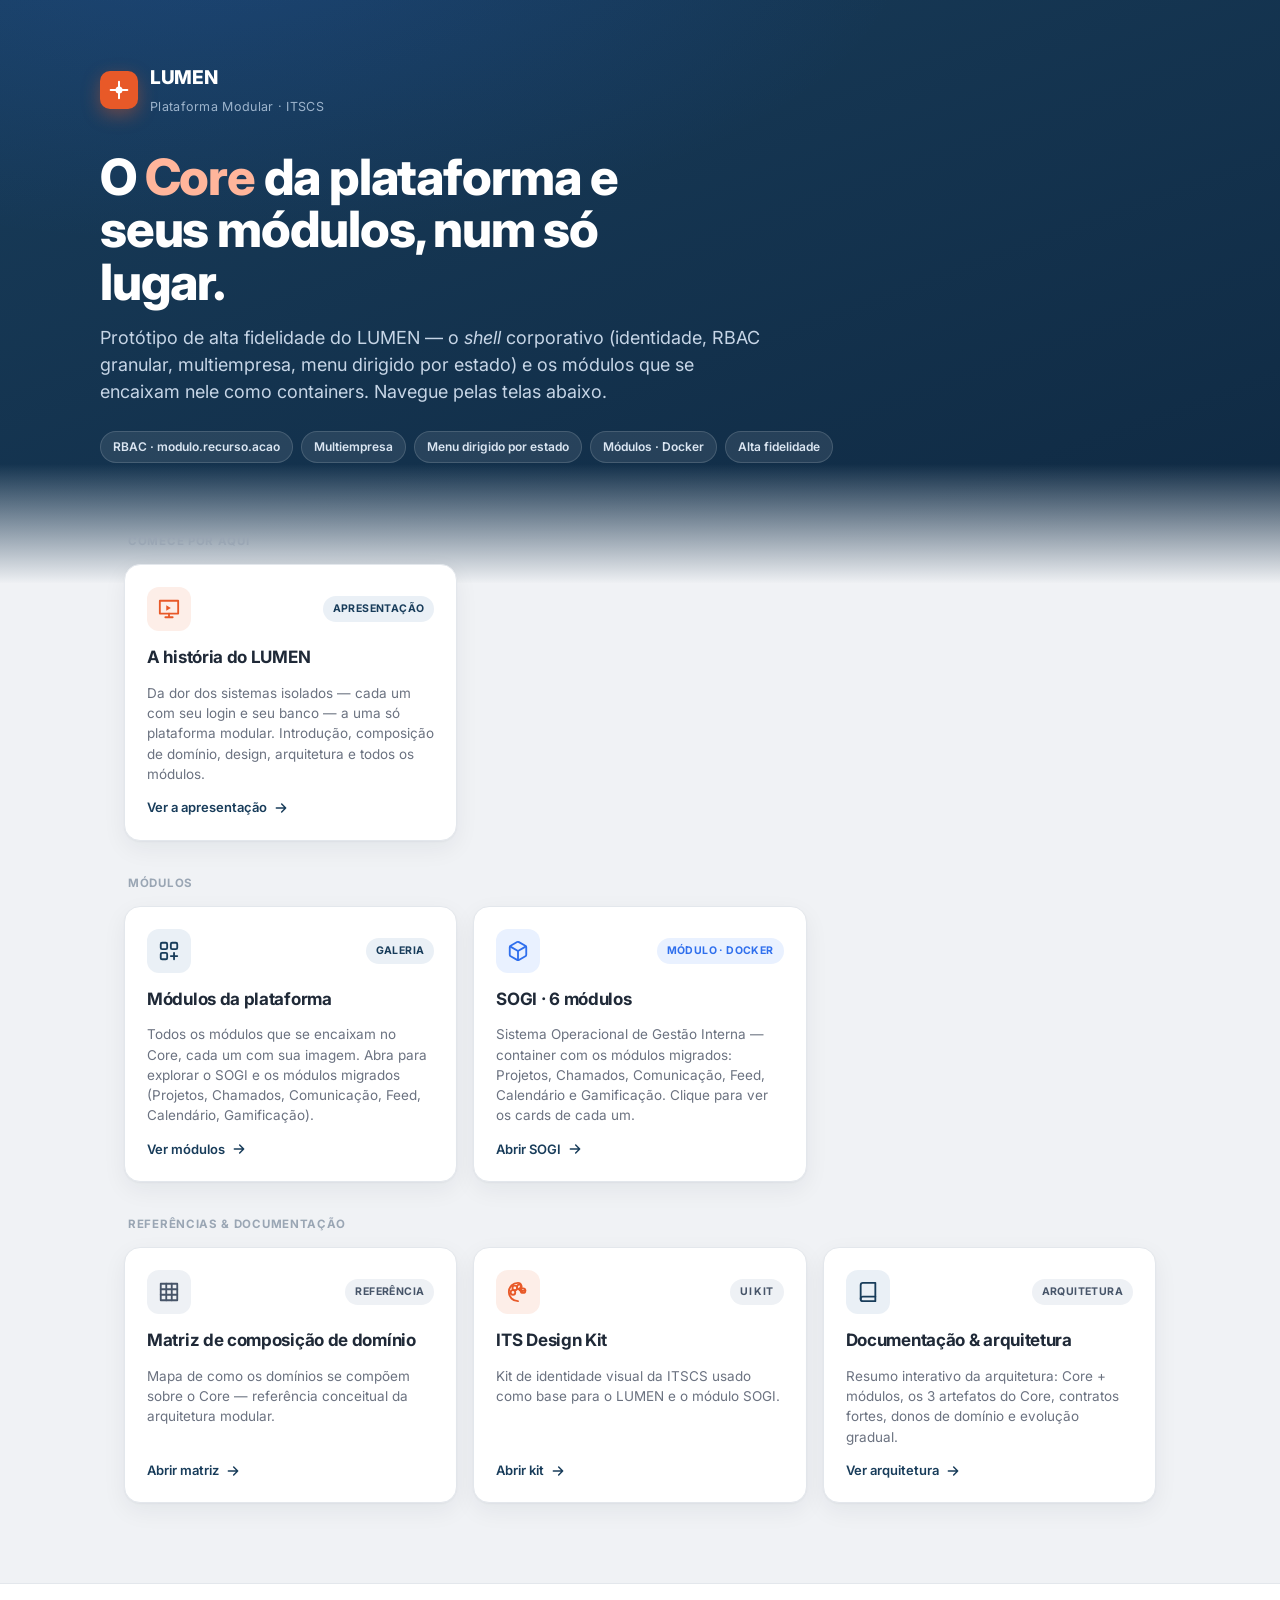
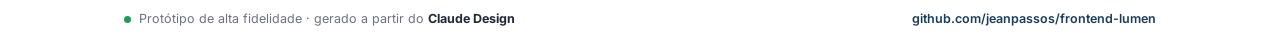
==== commit 41de32cb: "Página interativa de Arquitetura & Documentação (resumo) - arquitetura.html: resumo interativo do do" ====
--- a/index.html
+++ b/index.html
@@ -69,6 +69,24 @@
   .dot{width:7px;height:7px;border-radius:50%;background:var(--ok);display:inline-block;box-shadow:0 0 0 0 rgba(31,157,87,.5);animation:pulse 2s infinite}
   @keyframes pulse{0%{box-shadow:0 0 0 0 rgba(31,157,87,.5)}70%{box-shadow:0 0 0 7px rgba(31,157,87,0)}100%{box-shadow:0 0 0 0 rgba(31,157,87,0)}}
   @media(max-width:520px){.hero{padding:44px 20px 110px}.stage{padding:0 16px 60px}}
+
+  /* === TV / telas grandes: adapta e amplia (sem zoom) === */
+  @media(min-width:1600px){
+    .wrap,.stage,.foot{max-width:1320px}
+    .hero{padding:80px 24px 132px}
+    .hero h1{font-size:clamp(30px,5vw,60px)}
+    .hero p{font-size:21px;max-width:70ch}
+    .chip{font-size:14px;padding:8px 15px}
+    .sec-label{font-size:13px}
+    .grid{gap:22px}
+    .card{padding:26px}
+    .ico{width:52px;height:52px}
+    .card h3{font-size:20px}
+    .card p{font-size:15.5px}
+    .card .go{font-size:15px}
+    .seal{font-size:12px}
+  }
+  @media(min-width:2560px){.wrap,.stage,.foot{max-width:2000px}}
 </style>
 </head>
 <body>
@@ -152,14 +170,14 @@
         <span class="go">Abrir kit <svg width="16" height="16" viewBox="0 0 24 24" fill="none" stroke="currentColor" stroke-width="2.2" stroke-linecap="round" stroke-linejoin="round"><path d="M5 12h14M13 6l6 6-6 6"/></svg></span>
       </a>
 
-      <a class="card" href="https://github.com/jeanpassos/frontend-lumen/tree/main/docs">
+      <a class="card" href="arquitetura.html">
         <div class="top">
           <div class="ico navy"><svg width="22" height="22" viewBox="0 0 24 24" fill="none" stroke="currentColor" stroke-width="2" stroke-linecap="round" stroke-linejoin="round"><path d="M4 19.5A2.5 2.5 0 0 1 6.5 17H20"/><path d="M6.5 2H20v20H6.5A2.5 2.5 0 0 1 4 19.5v-15A2.5 2.5 0 0 1 6.5 2z"/></svg></div>
-          <span class="seal ref">Handoff</span>
+          <span class="seal ref">Arquitetura</span>
         </div>
         <h3>Documentação &amp; arquitetura</h3>
-        <p>Handoff completo: arquitetura Core modular (v0.3), design tokens, OpenAPI do Core, manifesto de módulo e convenções do projeto.</p>
-        <span class="go">Ver docs <svg width="16" height="16" viewBox="0 0 24 24" fill="none" stroke="currentColor" stroke-width="2.2" stroke-linecap="round" stroke-linejoin="round"><path d="M5 12h14M13 6l6 6-6 6"/></svg></span>
+        <p>Resumo interativo da arquitetura: Core + módulos, os 3 artefatos do Core, contratos fortes, donos de domínio e evolução gradual.</p>
+        <span class="go">Ver arquitetura <svg width="16" height="16" viewBox="0 0 24 24" fill="none" stroke="currentColor" stroke-width="2.2" stroke-linecap="round" stroke-linejoin="round"><path d="M5 12h14M13 6l6 6-6 6"/></svg></span>
       </a>
     </div>
   </main>
